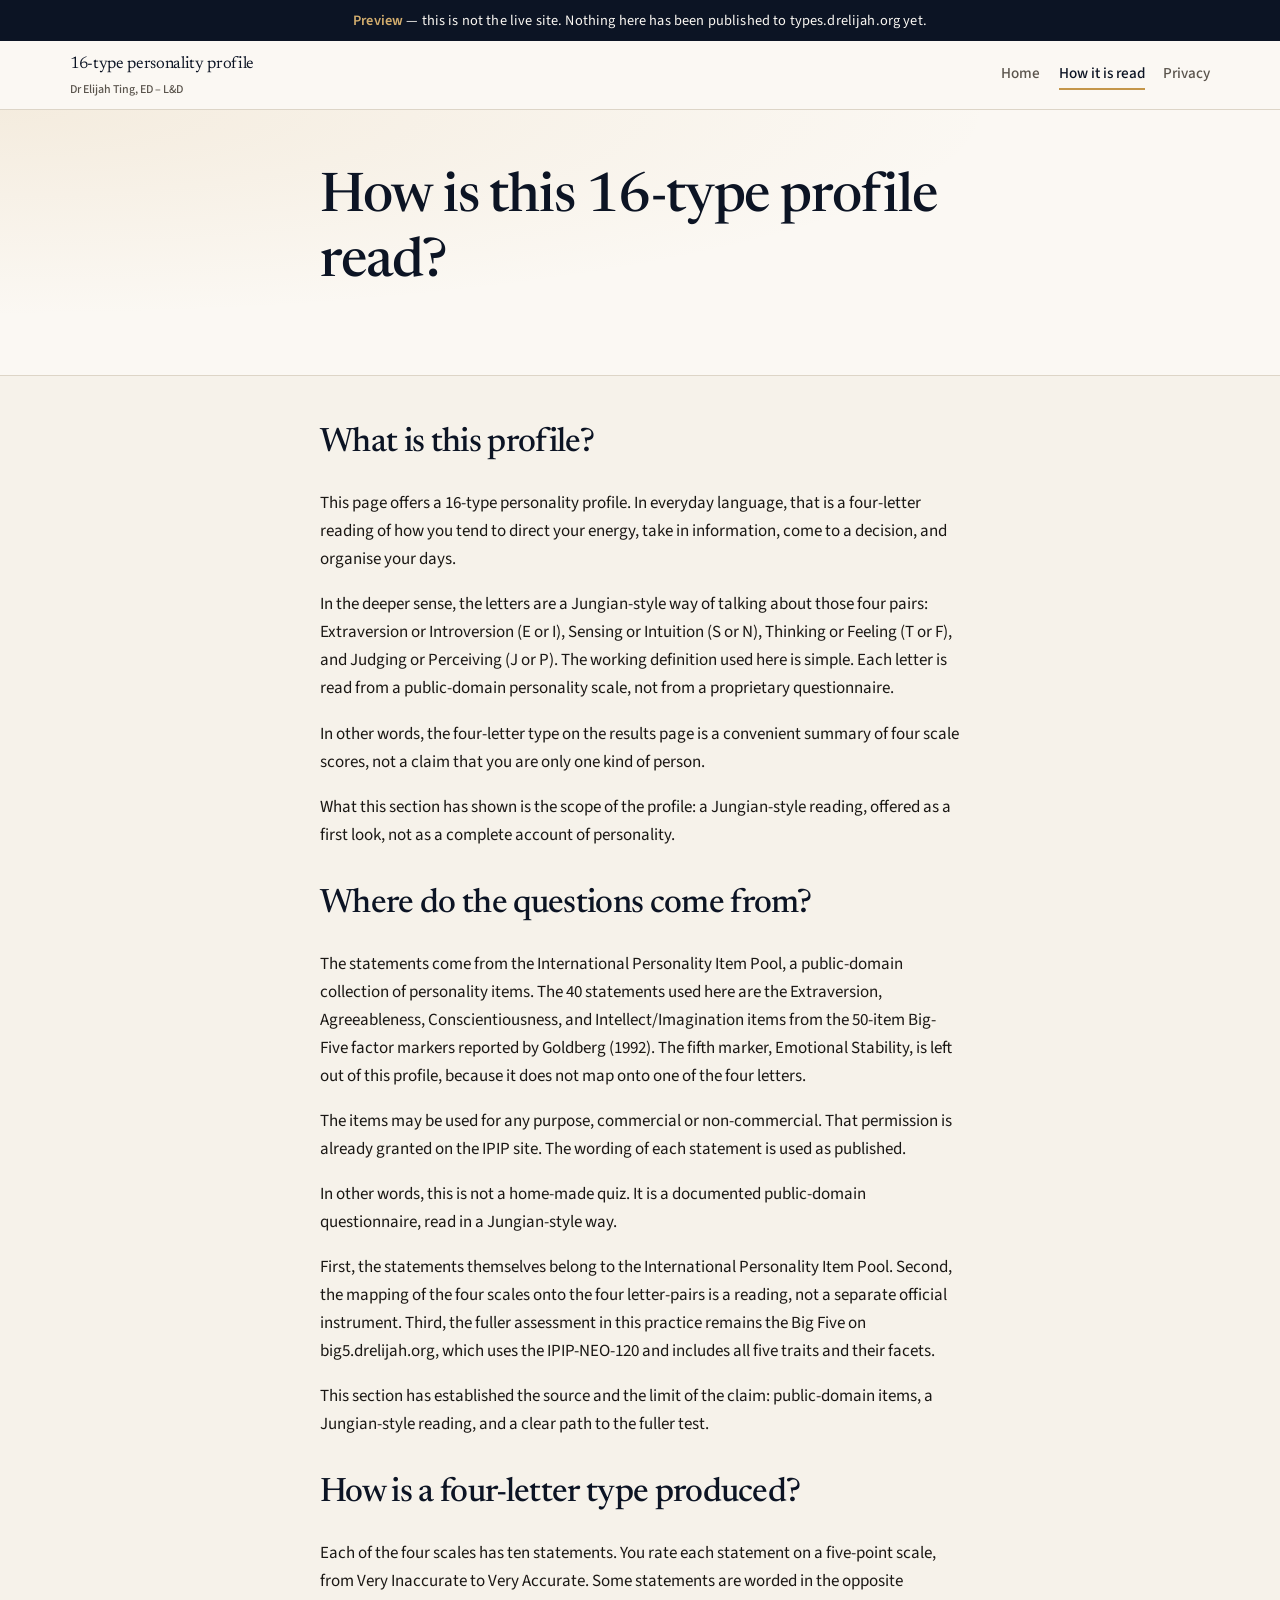
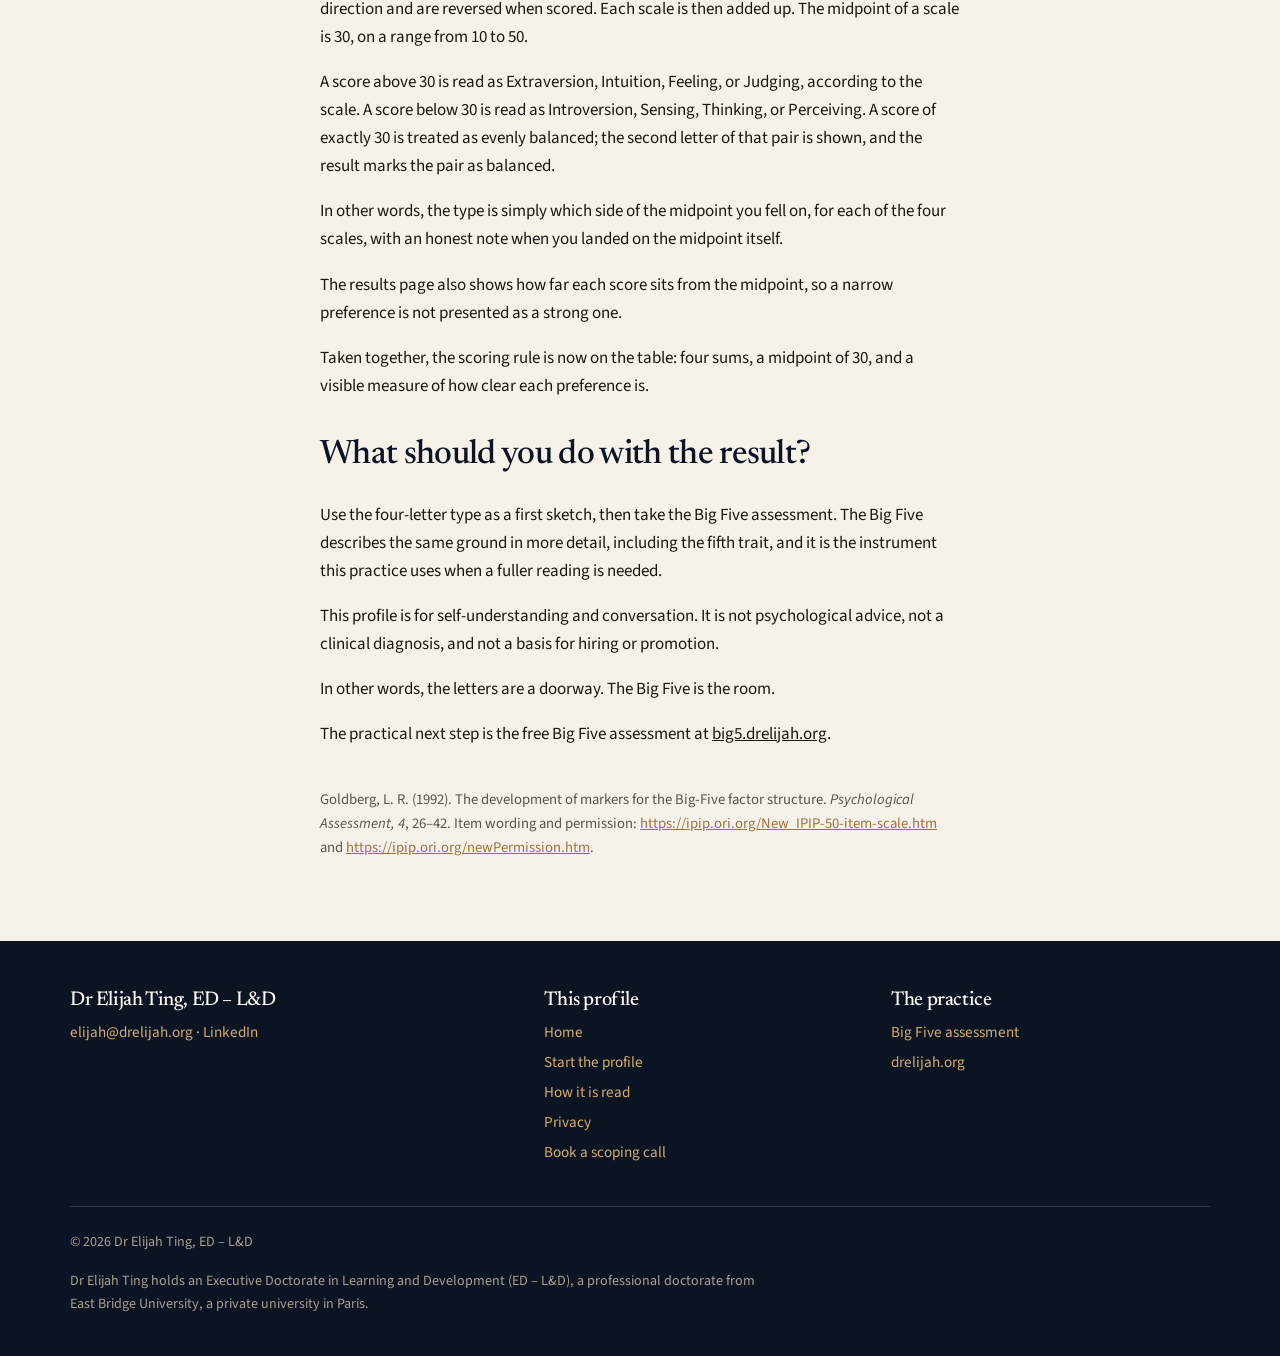
==== about.html @ a08a3f10 "Preview of the 16-type personality profile (not published to types.drelijah.org)." ====
<!DOCTYPE html>
<html lang="en-GB">
<head>
  <meta charset="utf-8">
  <meta name="viewport" content="width=device-width, initial-scale=1">
  <meta name="robots" content="noindex, nofollow">
  <title>How is this 16-type profile read? | Dr Elijah Ting, ED – L&amp;D</title>
  <meta name="description" content="How the 16-type personality profile is read: public-domain IPIP items, a Jungian-style four-letter summary, and a path to the Big Five assessment.">
  <link rel="icon" href="favicon.svg" type="image/svg+xml">
  <link rel="preconnect" href="https://fonts.googleapis.com">
  <link rel="preconnect" href="https://fonts.gstatic.com" crossorigin>
  <link href="https://fonts.googleapis.com/css2?family=Newsreader:ital,opsz,wght@0,6..72,500;0,6..72,600;1,6..72,450;1,6..72,500&family=Source+Sans+3:ital,wght@0,400;0,500;0,600;0,700;1,400&display=swap" rel="stylesheet">
  <link rel="stylesheet" href="css/styles.css">
</head>
<body>
  <a class="skip" href="#main">Skip to content</a>
  <div id="preview-banner"></div>
  <header class="site-header" id="site-header"></header>
  <main id="main">
    <section class="hero">
      <div class="wrap measure">
        <h1>How is this 16-type profile read?</h1>
      </div>
    </section>
    <section class="section">
      <div class="wrap measure prose">
        <h2>What is this profile?</h2>
        <p>This page offers a 16-type personality profile. In everyday language, that is a four-letter reading of how you tend to direct your energy, take in information, come to a decision, and organise your days.</p>
        <p>In the deeper sense, the letters are a Jungian-style way of talking about those four pairs: Extraversion or Introversion (E or I), Sensing or Intuition (S or N), Thinking or Feeling (T or F), and Judging or Perceiving (J or P). The working definition used here is simple. Each letter is read from a public-domain personality scale, not from a proprietary questionnaire.</p>
        <p>In other words, the four-letter type on the results page is a convenient summary of four scale scores, not a claim that you are only one kind of person.</p>
        <p>What this section has shown is the scope of the profile: a Jungian-style reading, offered as a first look, not as a complete account of personality.</p>

        <h2>Where do the questions come from?</h2>
        <p>The statements come from the International Personality Item Pool, a public-domain collection of personality items. The 40 statements used here are the Extraversion, Agreeableness, Conscientiousness, and Intellect/Imagination items from the 50-item Big-Five factor markers reported by Goldberg (1992). The fifth marker, Emotional Stability, is left out of this profile, because it does not map onto one of the four letters.</p>
        <p>The items may be used for any purpose, commercial or non-commercial. That permission is already granted on the IPIP site. The wording of each statement is used as published.</p>
        <p>In other words, this is not a home-made quiz. It is a documented public-domain questionnaire, read in a Jungian-style way.</p>
        <p>First, the statements themselves belong to the International Personality Item Pool. Second, the mapping of the four scales onto the four letter-pairs is a reading, not a separate official instrument. Third, the fuller assessment in this practice remains the Big Five on big5.drelijah.org, which uses the IPIP-NEO-120 and includes all five traits and their facets.</p>
        <p>This section has established the source and the limit of the claim: public-domain items, a Jungian-style reading, and a clear path to the fuller test.</p>

        <h2>How is a four-letter type produced?</h2>
        <p>Each of the four scales has ten statements. You rate each statement on a five-point scale, from Very Inaccurate to Very Accurate. Some statements are worded in the opposite direction and are reversed when scored. Each scale is then added up. The midpoint of a scale is 30, on a range from 10 to 50.</p>
        <p>A score above 30 is read as Extraversion, Intuition, Feeling, or Judging, according to the scale. A score below 30 is read as Introversion, Sensing, Thinking, or Perceiving. A score of exactly 30 is treated as evenly balanced; the second letter of that pair is shown, and the result marks the pair as balanced.</p>
        <p>In other words, the type is simply which side of the midpoint you fell on, for each of the four scales, with an honest note when you landed on the midpoint itself.</p>
        <p>The results page also shows how far each score sits from the midpoint, so a narrow preference is not presented as a strong one.</p>
        <p>Taken together, the scoring rule is now on the table: four sums, a midpoint of 30, and a visible measure of how clear each preference is.</p>

        <h2>What should you do with the result?</h2>
        <p>Use the four-letter type as a first sketch, then take the Big Five assessment. The Big Five describes the same ground in more detail, including the fifth trait, and it is the instrument this practice uses when a fuller reading is needed.</p>
        <p>This profile is for self-understanding and conversation. It is not psychological advice, not a clinical diagnosis, and not a basis for hiring or promotion.</p>
        <p>In other words, the letters are a doorway. The Big Five is the room.</p>
        <p>The practical next step is the free Big Five assessment at <a href="https://big5.drelijah.org">big5.drelijah.org</a>.</p>

        <p class="source">Goldberg, L. R. (1992). The development of markers for the Big-Five factor structure. <em>Psychological Assessment, 4</em>, 26–42. Item wording and permission: <a href="https://ipip.ori.org/New_IPIP-50-item-scale.htm">https://ipip.ori.org/New_IPIP-50-item-scale.htm</a> and <a href="https://ipip.ori.org/newPermission.htm">https://ipip.ori.org/newPermission.htm</a>.</p>
      </div>
    </section>
  </main>
  <footer class="site-footer" id="site-footer"></footer>
  <script src="js/chrome.js"></script>

</body>
</html>
---- css/styles.css ----
/* 16-type personality profile — visual kinship with drelijah.org */

:root {
  --navy: #0c1424;
  --navy-2: #141e30;
  --navy-3: #1c2a40;
  --ink: #1a1714;
  --paper: #f6f2ea;
  --paper-2: #efe8db;
  --cream: #fbf8f3;
  --gold: #c4964a;
  --gold-soft: #d4ae6e;
  --copper: #9a7344;
  --muted: #5a544c;
  --muted-2: #746d63;
  --line: #ddd5c7;
  --line-dark: #2c384c;
  --white: #fffdf8;
  --focus: #c4964a;
  --serif: "Newsreader", "Iowan Old Style", "Palatino Linotype", Palatino, Georgia, serif;
  --sans: "Source Sans 3", "Segoe UI", system-ui, sans-serif;
  --wide: 1140px;
  --measure: 40rem;
  --header-h: 4.25rem;
  --ease: cubic-bezier(0.22, 1, 0.36, 1);
}

*, *::before, *::after { box-sizing: border-box; }

html {
  scroll-behavior: smooth;
  -webkit-text-size-adjust: 100%;
}

@media (prefers-reduced-motion: reduce) {
  html { scroll-behavior: auto; }
  *, *::before, *::after {
    animation-duration: 0.01ms !important;
    animation-iteration-count: 1 !important;
    transition-duration: 0.01ms !important;
  }
}

body {
  margin: 0;
  min-height: 100vh;
  display: flex;
  flex-direction: column;
  font-family: var(--sans);
  font-size: 1.0625rem;
  line-height: 1.65;
  color: var(--ink);
  background: var(--paper);
  -webkit-font-smoothing: antialiased;
}

img, svg { display: block; max-width: 100%; }
a { color: inherit; }
main { flex: 1; }

h1, h2, h3, h4 {
  font-family: var(--serif);
  font-weight: 500;
  letter-spacing: -0.02em;
  line-height: 1.18;
  color: var(--navy);
  margin: 0 0 0.75em;
}

h1 { font-size: clamp(2.15rem, 5.2vw, 3.4rem); }
h2 { font-size: clamp(1.55rem, 3vw, 2.1rem); }
h3 { font-size: clamp(1.2rem, 2vw, 1.45rem); }

p { margin: 0 0 1em; }
p:last-child { margin-bottom: 0; }

.skip {
  position: absolute;
  left: 1rem;
  top: -4rem;
  background: var(--gold);
  color: var(--navy);
  padding: 0.5rem 0.9rem;
  z-index: 200;
  font-weight: 600;
  text-decoration: none;
}
.skip:focus { top: 1rem; }

.wrap {
  width: min(calc(100% - 2.5rem), var(--wide));
  margin-inline: auto;
}
@media (min-width: 720px) {
  .wrap { width: min(calc(100% - 4rem), var(--wide)); }
}

.measure { max-width: var(--measure); }

.kicker {
  display: block;
  font-family: var(--sans);
  font-size: 0.72rem;
  font-weight: 600;
  letter-spacing: 0.16em;
  text-transform: uppercase;
  color: var(--copper);
  margin-bottom: 0.85rem;
}

.lede {
  font-size: clamp(1.1rem, 1.8vw, 1.28rem);
  line-height: 1.55;
  color: var(--muted);
  max-width: 40rem;
}

.preview-banner {
  background: var(--navy);
  color: var(--cream);
  font-size: 0.9rem;
  text-align: center;
  padding: 0.55rem 1.25rem;
  letter-spacing: 0.01em;
}
.preview-banner strong { font-weight: 600; color: var(--gold-soft); }

.site-header {
  background: var(--cream);
  border-bottom: 1px solid var(--line);
  position: sticky;
  top: 0;
  z-index: 50;
}
.header-inner {
  display: flex;
  align-items: center;
  justify-content: space-between;
  gap: 1rem;
  min-height: var(--header-h);
}
.brand {
  text-decoration: none;
  display: flex;
  flex-direction: column;
  gap: 0.1rem;
}
.brand-name {
  font-family: var(--serif);
  font-size: 1.05rem;
  color: var(--navy);
  letter-spacing: -0.02em;
}
.brand-by {
  font-size: 0.75rem;
  color: var(--muted);
  font-weight: 500;
}
.nav {
  display: flex;
  gap: 1.15rem;
  flex-wrap: wrap;
  justify-content: flex-end;
}
.nav a {
  text-decoration: none;
  font-size: 0.95rem;
  font-weight: 500;
  color: var(--muted);
  border-bottom: 2px solid transparent;
  padding-bottom: 0.15rem;
}
.nav a:hover, .nav a[aria-current="page"] {
  color: var(--navy);
  border-bottom-color: var(--gold);
}

.hero {
  padding: 3.5rem 0 3rem;
  background:
    radial-gradient(ellipse at top left, rgba(196,150,74,0.12), transparent 55%),
    var(--cream);
  border-bottom: 1px solid var(--line);
}
.hero h1 { margin-bottom: 0.6em; }
.hero .lede { margin-bottom: 1.1em; }
.stance {
  font-size: 1.05rem;
  color: var(--ink);
  max-width: 38rem;
  margin-bottom: 1.75rem;
}
.actions { display: flex; flex-wrap: wrap; gap: 0.75rem; margin: 1.25rem 0 0; }

.section { padding: 3rem 0; }
.section + .section { padding-top: 0; }
.section.band {
  background: var(--paper-2);
  border-top: 1px solid var(--line);
  border-bottom: 1px solid var(--line);
  padding: 3rem 0;
}

.btn {
  display: inline-flex;
  align-items: center;
  justify-content: center;
  gap: 0.4rem;
  font-family: var(--sans);
  font-size: 1rem;
  font-weight: 600;
  text-decoration: none;
  padding: 0.75rem 1.25rem;
  border-radius: 999px;
  border: 1px solid transparent;
  cursor: pointer;
  transition: background 0.2s var(--ease), color 0.2s var(--ease), border-color 0.2s var(--ease);
}
.btn:focus-visible { outline: 2px solid var(--focus); outline-offset: 3px; }
.btn-primary { background: var(--gold); color: var(--navy); }
.btn-primary:hover { background: var(--gold-soft); }
.btn-navy { background: var(--navy); color: var(--cream); }
.btn-navy:hover { background: var(--navy-3); }
.btn-line { background: transparent; color: var(--navy); border-color: var(--navy); }
.btn-line:hover { background: var(--navy); color: var(--paper); }
.btn:disabled {
  opacity: 0.45;
  cursor: not-allowed;
}

.site-footer {
  background: var(--navy);
  color: #cfc6b6;
  padding: 3rem 0 2.5rem;
  margin-top: 2rem;
  font-size: 0.95rem;
}
.site-footer h2 {
  color: var(--cream);
  font-size: 1.25rem;
  margin-bottom: 0.5rem;
}
.site-footer a { color: var(--gold-soft); text-decoration: none; }
.site-footer a:hover { text-decoration: underline; }
.footer-grid {
  display: grid;
  gap: 1.75rem;
  grid-template-columns: 1fr;
}
@media (min-width: 720px) {
  .footer-grid { grid-template-columns: 1.4fr 1fr 1fr; }
}
.footer-grid ul { list-style: none; margin: 0; padding: 0; }
.footer-grid li { margin: 0.3rem 0; }
.copyright { margin-top: 2.25rem; padding-top: 1.5rem; border-top: 1px solid var(--line-dark); color: #a8a093; font-size: 0.88rem; }
.credential { margin-top: 1rem; color: #a8a093; font-size: 0.88rem; max-width: 44rem; }

/* Test */
.test-progress {
  margin: 0 0 1.5rem;
}
.test-progress .meta {
  display: flex;
  justify-content: space-between;
  font-size: 0.9rem;
  color: var(--muted);
  margin-bottom: 0.45rem;
}
.bar {
  height: 0.35rem;
  background: var(--paper-2);
  border-radius: 99px;
  overflow: hidden;
}
.bar > span {
  display: block;
  height: 100%;
  background: var(--gold);
  width: 0;
  transition: width 0.25s var(--ease);
}
.instruction { color: var(--muted); margin-bottom: 1.75rem; max-width: 40rem; }

.item {
  background: var(--white);
  border: 1px solid var(--line);
  border-radius: 0.85rem;
  padding: 1.15rem 1.2rem 1.25rem;
  margin-bottom: 1rem;
}
.item-n {
  font-size: 0.75rem;
  font-weight: 600;
  letter-spacing: 0.12em;
  text-transform: uppercase;
  color: var(--copper);
  margin-bottom: 0.35rem;
}
.item-text {
  font-family: var(--serif);
  font-size: 1.25rem;
  color: var(--navy);
  margin: 0 0 0.9rem;
  line-height: 1.35;
}
.scale {
  display: grid;
  grid-template-columns: repeat(5, 1fr);
  gap: 0.4rem;
}
.scale label {
  display: flex;
  flex-direction: column;
  align-items: center;
  gap: 0.35rem;
  font-size: 0.72rem;
  line-height: 1.25;
  text-align: center;
  color: var(--muted);
  cursor: pointer;
  margin: 0;
}
.scale input {
  appearance: none;
  width: 1.25rem;
  height: 1.25rem;
  border: 2px solid var(--copper);
  border-radius: 50%;
  background: var(--white);
  margin: 0;
  cursor: pointer;
}
.scale input:checked {
  background: var(--gold);
  box-shadow: inset 0 0 0 3px var(--white);
  border-color: var(--navy);
}
.scale input:focus-visible { outline: 2px solid var(--focus); outline-offset: 2px; }
.scale label:has(input:checked) { color: var(--navy); font-weight: 600; }
@media (max-width: 639px) {
  .scale label .full { display: none; }
  .scale label .short { display: block; }
}
@media (min-width: 640px) {
  .scale label .short { display: none; }
  .scale label .full { display: block; }
}

.test-nav {
  display: flex;
  justify-content: space-between;
  gap: 0.75rem;
  margin-top: 1.5rem;
}

/* Results */
.type-block { padding: 3rem 0 2rem; text-align: center; }
.type-letters {
  font-family: var(--serif);
  font-size: clamp(3.4rem, 10vw, 6rem);
  letter-spacing: 0.08em;
  color: var(--navy);
  line-height: 1;
  margin: 0.2em 0 0.4em;
}
.balance-note { color: var(--muted); max-width: 32rem; margin: 0 auto 1rem; }

.pairs {
  display: grid;
  gap: 1.1rem;
  margin: 2rem auto 0;
  max-width: 36rem;
  text-align: left;
}
.pair { }
.pair-top {
  display: flex;
  justify-content: space-between;
  align-items: baseline;
  gap: 0.75rem;
  margin-bottom: 0.35rem;
  font-size: 0.92rem;
}
.pair-top .name { font-weight: 600; color: var(--navy); }
.pair-top .meta { color: var(--muted); }
.track {
  position: relative;
  height: 0.55rem;
  background: var(--paper-2);
  border-radius: 99px;
}
.track::before {
  content: "";
  position: absolute;
  left: 50%;
  top: -3px;
  bottom: -3px;
  width: 1px;
  background: var(--line);
}
.marker {
  position: absolute;
  top: 50%;
  width: 0.9rem;
  height: 0.9rem;
  background: var(--gold);
  border: 2px solid var(--navy);
  border-radius: 50%;
  transform: translate(-50%, -50%);
}
.ends {
  display: flex;
  justify-content: space-between;
  font-size: 0.75rem;
  letter-spacing: 0.08em;
  font-weight: 600;
  color: var(--muted);
  margin-top: 0.25rem;
}

.cta-band {
  background: var(--navy);
  color: var(--cream);
  padding: 3rem 0;
  margin-top: 1rem;
}
.cta-band h2 { color: var(--cream); }
.cta-band p { color: #d9d0c2; max-width: 40rem; }
.cta-band .actions { margin-top: 1.5rem; }

.form {
  display: grid;
  gap: 1rem;
  max-width: 32rem;
}
.form label { display: grid; gap: 0.3rem; font-weight: 600; font-size: 0.92rem; color: var(--navy); }
.form input, .form select, .form textarea {
  font: inherit;
  padding: 0.65rem 0.75rem;
  border: 1px solid var(--line);
  border-radius: 0.4rem;
  background: var(--white);
  color: var(--ink);
}
.form textarea { min-height: 8rem; resize: vertical; }
.form .ok {
  background: var(--paper-2);
  border: 1px solid var(--line);
  padding: 1rem 1.1rem;
  border-radius: 0.6rem;
}

.prose h2 { margin-top: 2.25rem; }
.prose h2:first-child { margin-top: 0; }
.source { font-size: 0.92rem; color: var(--muted); margin-top: 2.5rem; }
.source a { color: var(--copper); }
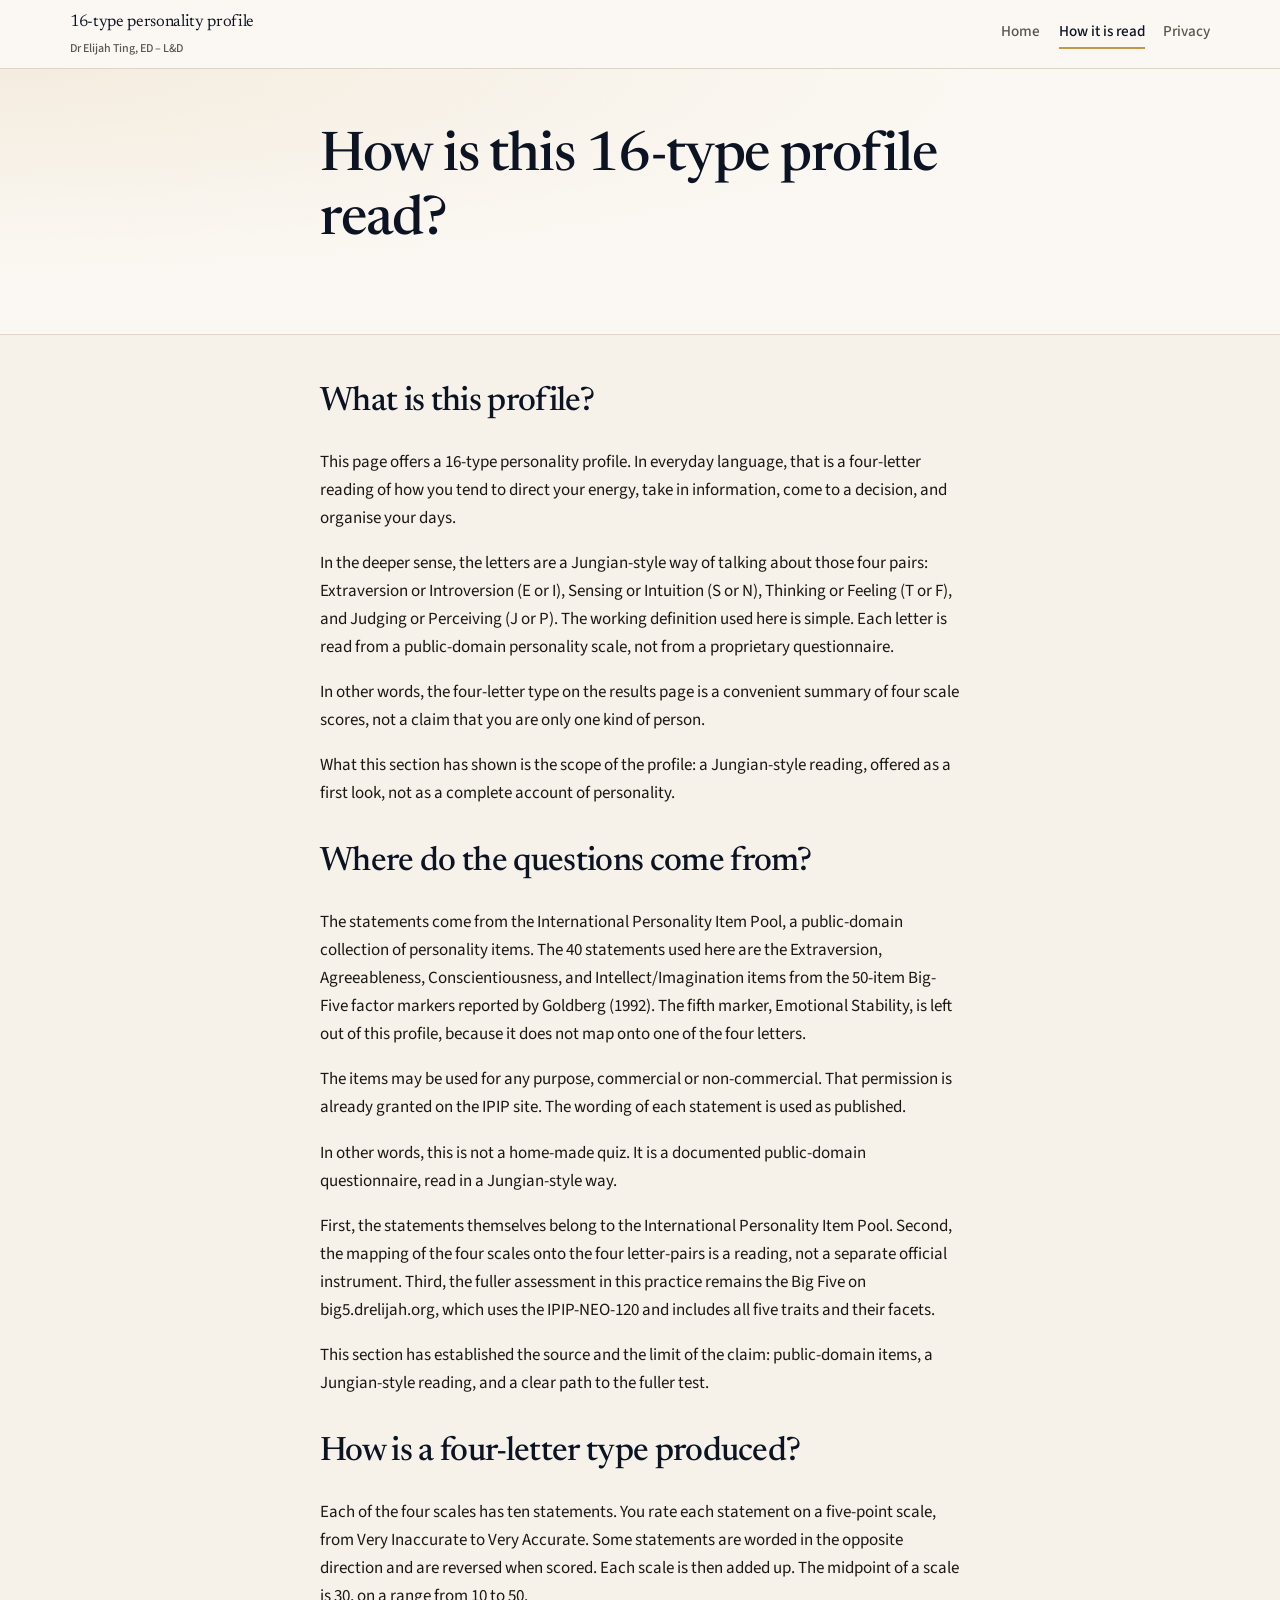
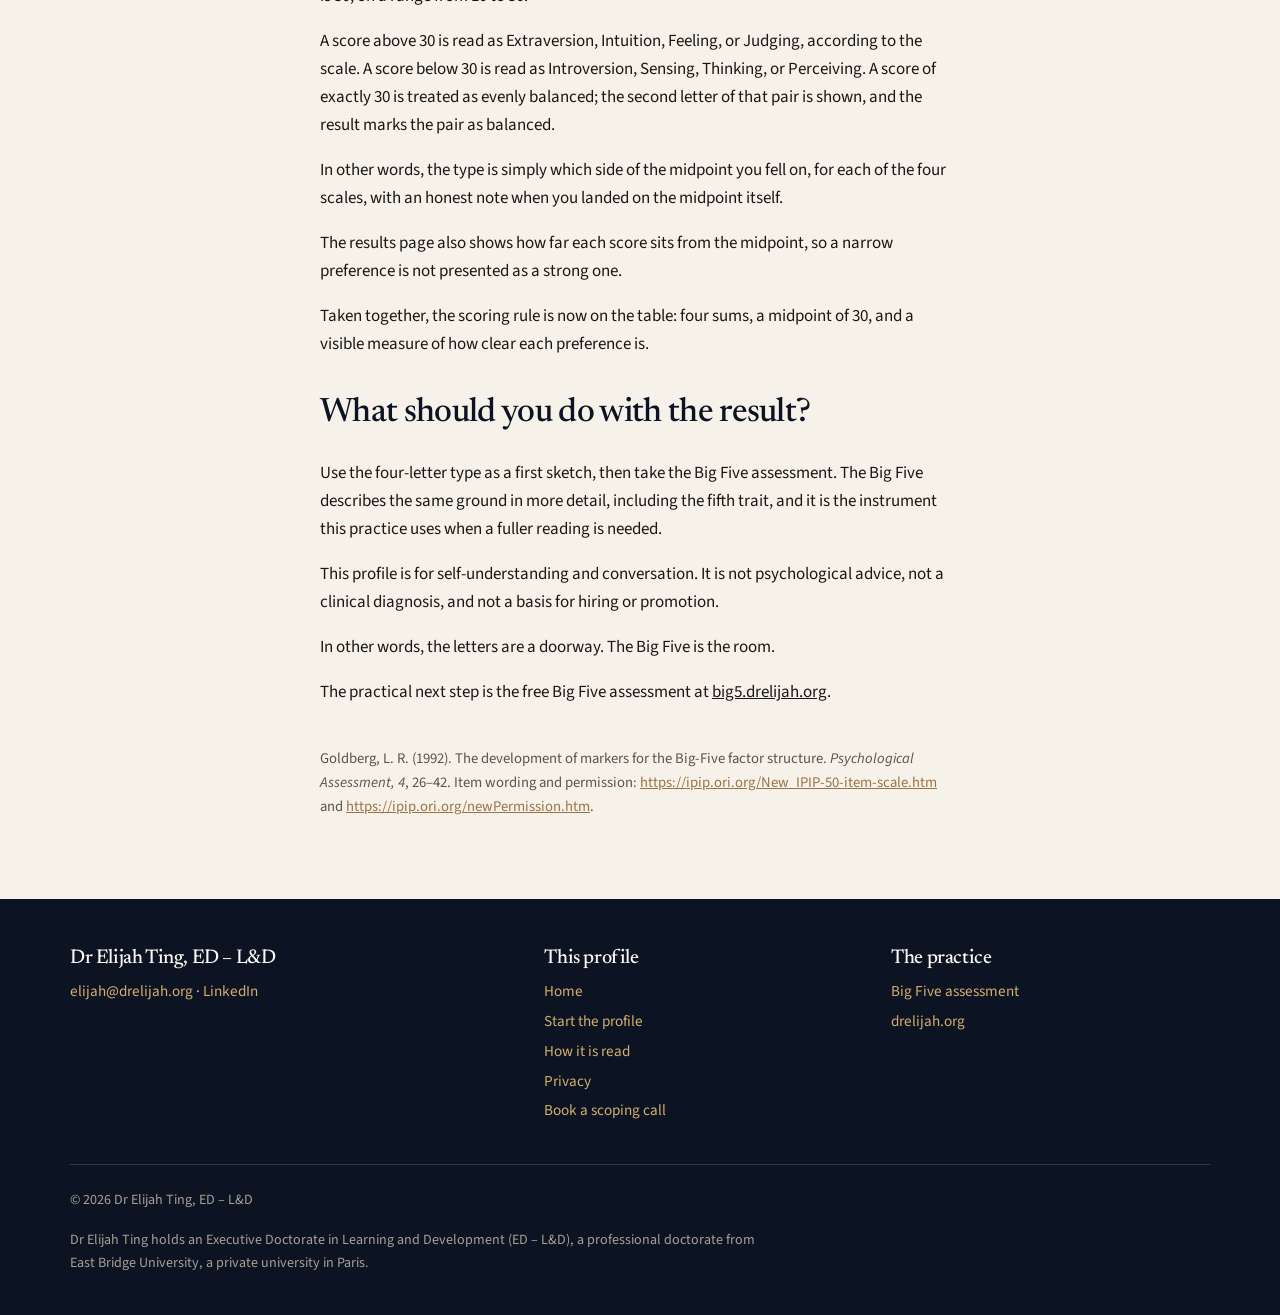
==== commit d6fcc0d0: "Publish at types.drelijah.org with a live enquiry form." ====
--- a/about.html
+++ b/about.html
@@ -3,9 +3,9 @@
 <head>
   <meta charset="utf-8">
   <meta name="viewport" content="width=device-width, initial-scale=1">
-  <meta name="robots" content="noindex, nofollow">
   <title>How is this 16-type profile read? | Dr Elijah Ting, ED – L&amp;D</title>
   <meta name="description" content="How the 16-type personality profile is read: public-domain IPIP items, a Jungian-style four-letter summary, and a path to the Big Five assessment.">
+  <link rel="canonical" href="https://types.drelijah.org/about.html">
   <link rel="icon" href="favicon.svg" type="image/svg+xml">
   <link rel="preconnect" href="https://fonts.googleapis.com">
   <link rel="preconnect" href="https://fonts.gstatic.com" crossorigin>
@@ -14,7 +14,6 @@
 </head>
 <body>
   <a class="skip" href="#main">Skip to content</a>
-  <div id="preview-banner"></div>
   <header class="site-header" id="site-header"></header>
   <main id="main">
     <section class="hero">
--- a/css/styles.css
+++ b/css/styles.css
@@ -115,16 +115,6 @@
   max-width: 40rem;
 }
 
-.preview-banner {
-  background: var(--navy);
-  color: var(--cream);
-  font-size: 0.9rem;
-  text-align: center;
-  padding: 0.55rem 1.25rem;
-  letter-spacing: 0.01em;
-}
-.preview-banner strong { font-weight: 600; color: var(--gold-soft); }
-
 .site-header {
   background: var(--cream);
   border-bottom: 1px solid var(--line);
@@ -304,24 +294,30 @@
   line-height: 1.35;
 }
 .scale {
-  display: grid;
-  grid-template-columns: repeat(5, 1fr);
+  display: flex;
+  flex-direction: column;
   gap: 0.4rem;
 }
 .scale label {
   display: flex;
-  flex-direction: column;
+  flex-direction: row;
   align-items: center;
-  gap: 0.35rem;
-  font-size: 0.72rem;
-  line-height: 1.25;
-  text-align: center;
-  color: var(--muted);
+  gap: 0.7rem;
+  min-height: 2.75rem;
+  padding: 0.55rem 0.75rem;
+  border: 1px solid var(--line);
+  border-radius: 0.55rem;
+  font-size: 0.95rem;
+  line-height: 1.3;
+  text-align: left;
+  color: var(--navy);
   cursor: pointer;
   margin: 0;
+  background: var(--white);
 }
 .scale input {
   appearance: none;
+  flex: 0 0 1.25rem;
   width: 1.25rem;
   height: 1.25rem;
   border: 2px solid var(--copper);
@@ -336,14 +332,37 @@
   border-color: var(--navy);
 }
 .scale input:focus-visible { outline: 2px solid var(--focus); outline-offset: 2px; }
-.scale label:has(input:checked) { color: var(--navy); font-weight: 600; }
-@media (max-width: 639px) {
-  .scale label .full { display: none; }
-  .scale label .short { display: block; }
-}
-@media (min-width: 640px) {
-  .scale label .short { display: none; }
-  .scale label .full { display: block; }
+.scale label:has(input:checked) {
+  color: var(--navy);
+  font-weight: 600;
+  border-color: var(--navy);
+  background: var(--paper);
+}
+@media (min-width: 720px) {
+  .scale {
+    display: grid;
+    grid-template-columns: repeat(5, 1fr);
+    gap: 0.45rem;
+  }
+  .scale label {
+    flex-direction: column;
+    justify-content: flex-start;
+    align-items: center;
+    gap: 0.4rem;
+    min-height: 0;
+    padding: 0.55rem 0.35rem 0.65rem;
+    border: none;
+    background: transparent;
+    font-size: 0.8rem;
+    line-height: 1.25;
+    text-align: center;
+    color: var(--muted);
+  }
+  .scale label:has(input:checked) {
+    background: transparent;
+    font-weight: 600;
+    color: var(--navy);
+  }
 }
 
 .test-nav {
@@ -454,3 +473,17 @@
 .prose h2:first-child { margin-top: 0; }
 .source { font-size: 0.92rem; color: var(--muted); margin-top: 2.5rem; }
 .source a { color: var(--copper); }
+
+/* Enquiry form: honeypot hidden from people, and the sent / error notices. */
+.hp { position: absolute; left: -9999px; width: 1px; height: 1px; overflow: hidden; }
+.notice {
+  max-width: 32rem;
+  margin-bottom: 1.25rem;
+  padding: 1rem 1.1rem;
+  border-radius: 0.6rem;
+  border: 1px solid var(--line);
+  background: var(--paper-2);
+}
+.notice-error { border-color: var(--copper); }
+#book { scroll-margin-top: 1.5rem; }
+[hidden] { display: none !important; }
